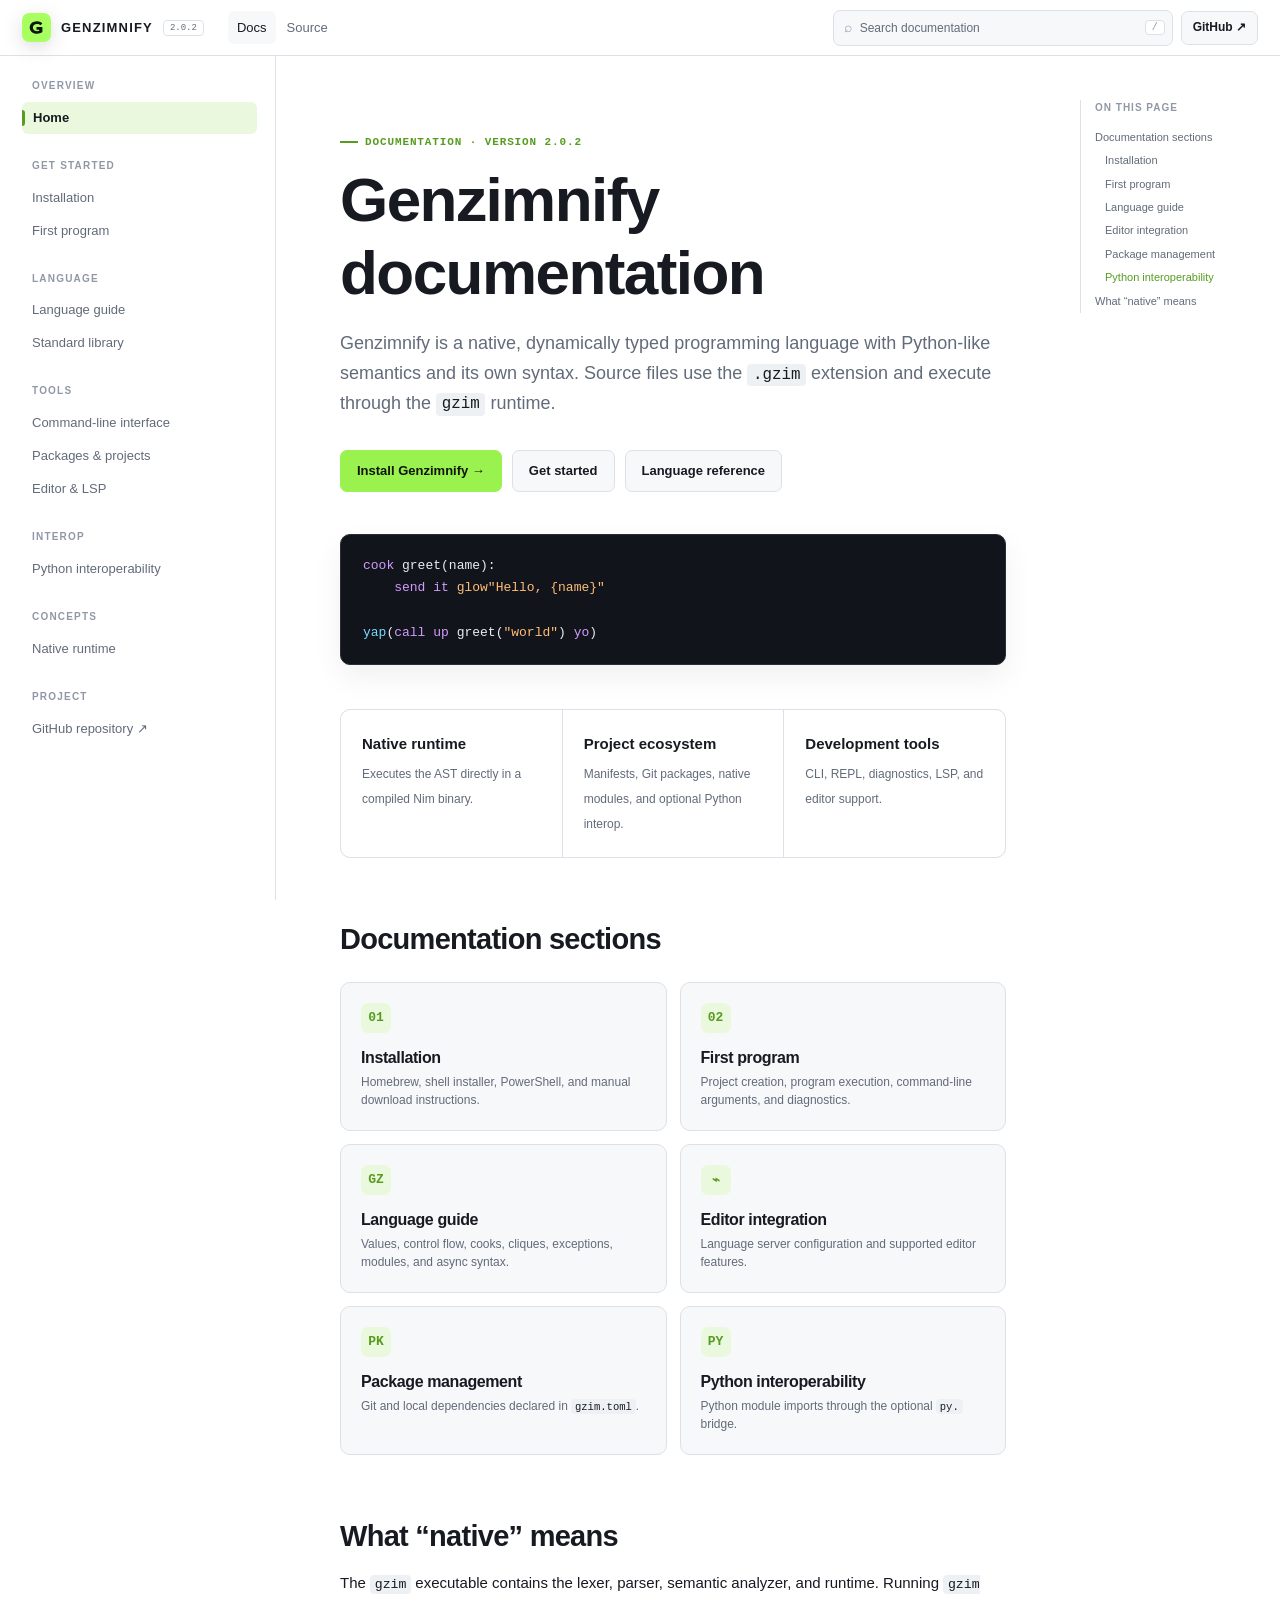
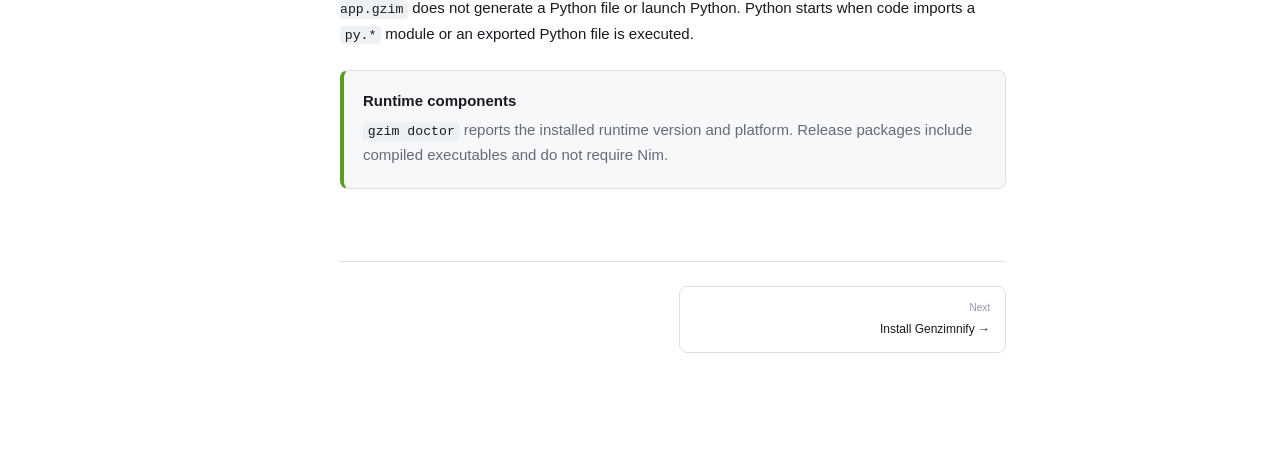
==== docs/index.html @ 3d53f164 "release: prepare Genzimnify v2.0.2" ====
<!doctype html>
<html lang="en"><head><meta charset="utf-8"><meta name="viewport" content="width=device-width,initial-scale=1"><meta name="description" content="Genzimnify documentation — a native, Python-free programming language with Gen Z syntax."><title>Genzimnify Documentation</title><link rel="icon" href="favicon.svg" type="image/svg+xml"><link rel="stylesheet" href="style.css"></head>
<body><div id="siteHeader"></div><div class="layout"><aside class="sidebar" id="siteSidebar"></aside><main class="content"><article class="hero">
  <div class="page-kicker">Documentation · Version 2.0.2</div>
  <h1>Genzimnify documentation</h1>
  <p class="lead">Genzimnify is a native, dynamically typed programming language with Python-like semantics and its own syntax. Source files use the <code>.gzim</code> extension and execute through the <code>gzim</code> runtime.</p>
  <div class="hero-actions"><a class="button primary" href="installation.html">Install Genzimnify →</a><a class="button" href="getting-started.html">Get started</a><a class="button" href="language-guide.html">Language reference</a></div>
  <pre><code class="language-gzim">cook greet(name):
    send it glow"Hello, {name}"

yap(call up greet("world") yo)</code></pre>
  <div class="feature-strip"><div class="feature"><b>Native runtime</b><span>Executes the AST directly in a compiled Nim binary.</span></div><div class="feature"><b>Project ecosystem</b><span>Manifests, Git packages, native modules, and optional Python interop.</span></div><div class="feature"><b>Development tools</b><span>CLI, REPL, diagnostics, LSP, and editor support.</span></div></div>
  <h2 id="start-here">Documentation sections</h2>
  <div class="cards">
    <a class="card" href="installation.html"><div class="card-icon">01</div><h3>Installation</h3><p>Homebrew, shell installer, PowerShell, and manual download instructions.</p></a>
    <a class="card" href="getting-started.html"><div class="card-icon">02</div><h3>First program</h3><p>Project creation, program execution, command-line arguments, and diagnostics.</p></a>
    <a class="card" href="language-guide.html"><div class="card-icon">GZ</div><h3>Language guide</h3><p>Values, control flow, cooks, cliques, exceptions, modules, and async syntax.</p></a>
    <a class="card" href="tooling.html"><div class="card-icon">⌁</div><h3>Editor integration</h3><p>Language server configuration and supported editor features.</p></a>
    <a class="card" href="packages.html"><div class="card-icon">PK</div><h3>Package management</h3><p>Git and local dependencies declared in <code>gzim.toml</code>.</p></a>
    <a class="card" href="python-interop.html"><div class="card-icon">PY</div><h3>Python interoperability</h3><p>Python module imports through the optional <code>py.</code> bridge.</p></a>
  </div>
  <h2 id="why-native">What “native” means</h2>
  <p>The <code>gzim</code> executable contains the lexer, parser, semantic analyzer, and runtime. Running <code>gzim app.gzim</code> does not generate a Python file or launch Python. Python starts when code imports a <code>py.*</code> module or an exported Python file is executed.</p>
  <div class="callout"><div class="callout-title">Runtime components</div><p><code>gzim doctor</code> reports the installed runtime version and platform. Release packages include compiled executables and do not require Nim.</p></div>
  <div class="page-nav"><span></span><a href="installation.html"><small>Next</small>Install Genzimnify →</a></div>
</article></main><aside class="toc" id="pageToc"></aside></div><script src="app.js"></script></body></html>
---- docs/style.css ----
:root {
  color-scheme: light;
  --bg: #ffffff;
  --surface: #f7f8fa;
  --surface-2: #eef1f4;
  --text: #171a21;
  --muted: #626b7a;
  --faint: #9098a7;
  --line: #dde1e7;
  --accent: #579c20;
  --accent-bright: #9af24f;
  --accent-soft: #eaf9dd;
  --blue: #2677d8;
  --code: #11141a;
  --code-text: #e8edf5;
  --header: 56px;
  --sidebar: 276px;
  --toc: 210px;
  --font-ui: Inter, ui-sans-serif, -apple-system, BlinkMacSystemFont, "Segoe UI", sans-serif;
  --font-code: "SFMono-Regular", "Cascadia Code", "JetBrains Mono", Consolas, monospace;
}
* { box-sizing: border-box; }
html { scroll-behavior: smooth; scroll-padding-top: 82px; }
body { margin: 0; background: var(--bg); color: var(--text); font: 15px/1.68 var(--font-ui); -webkit-font-smoothing: antialiased; }
body, header, aside, nav, main, article, button, input, pre, code, a { transition: background-color .22s ease, border-color .22s ease, color .22s ease, box-shadow .22s ease; }
a { color: var(--blue); text-decoration-thickness: 1px; text-underline-offset: 3px; }
button, input { font: inherit; }
.topbar { position: fixed; z-index: 40; inset: 0 0 auto; height: var(--header); display: flex; align-items: center; gap: 24px; padding: 0 22px; border-bottom: 1px solid var(--line); background: color-mix(in srgb, var(--bg) 91%, transparent); backdrop-filter: blur(16px); }
.brand { display: flex; align-items: center; gap: 10px; color: var(--text); text-decoration: none; font-size: 13px; font-weight: 850; letter-spacing: .09em; }
.brand-mark { width: 29px; height: 29px; display: block; filter: drop-shadow(0 5px 9px #12182024); }
.version { padding: 2px 6px; border: 1px solid var(--line); border-radius: 4px; color: var(--muted); font: 9px var(--font-code); letter-spacing: 0; }
.toplinks { display: flex; align-items: center; gap: 2px; }
.toplinks a { padding: 6px 9px; border-radius: 6px; color: var(--muted); text-decoration: none; font-size: 13px; }
.toplinks a:hover, .toplinks a.active { color: var(--text); background: var(--surface); }
.top-actions { margin-left: auto; display: flex; align-items: center; gap: 8px; }
.search-shell { position: relative; width: min(340px, 30vw); height: 36px; display: flex; align-items: center; border: 1px solid var(--line); border-radius: 7px; background: var(--surface); color: var(--muted); }
.search-shell:focus-within { border-color: #9ca5b3; background: var(--bg); box-shadow: 0 0 0 3px #2677d815; }
.search-icon { flex: 0 0 auto; padding-left: 10px; color: var(--faint); font-size: 14px; }
.search-shell input { width: 100%; min-width: 0; height: 100%; padding: 0 8px; border: 0; outline: 0; background: transparent; color: var(--text); font-size: 12px; }
.search-shell input::placeholder { color: var(--muted); opacity: 1; }
.search-shell input::-webkit-search-cancel-button { display: none; }
.search-shell kbd { flex: 0 0 auto; margin-right: 7px; padding: 1px 6px; border: 1px solid var(--line); border-radius: 4px; background: var(--bg); color: var(--faint); font: 10px var(--font-code); }
.mobile-menu { width: 34px; height: 34px; display: grid; place-items: center; border: 1px solid var(--line); border-radius: 7px; background: var(--surface); color: var(--muted); cursor: pointer; }
.mobile-menu:hover { color: var(--text); border-color: var(--faint); }
.github-link { height: 34px; display: flex; align-items: center; padding: 0 11px; border: 1px solid var(--line); border-radius: 7px; color: var(--text); background: var(--surface); text-decoration: none; font-size: 12px; font-weight: 700; }
.mobile-menu { display: none; }
.layout { min-height: 100vh; display: grid; grid-template-columns: var(--sidebar) minmax(0, 1fr) var(--toc); padding-top: var(--header); }
.sidebar { position: fixed; z-index: 30; top: var(--header); bottom: 0; left: 0; width: var(--sidebar); overflow: auto; padding: 22px 18px 44px 22px; border-right: 1px solid var(--line); background: var(--bg); }
.nav-group { margin-bottom: 24px; }
.nav-title { margin: 0 0 7px 10px; color: var(--faint); font-size: 10px; font-weight: 800; letter-spacing: .12em; text-transform: uppercase; }
.nav-link { display: flex; align-items: center; gap: 8px; min-height: 32px; margin: 1px 0; padding: 5px 10px; border-radius: 6px; color: var(--muted); text-decoration: none; font-size: 13px; }
.nav-link:hover { color: var(--text); background: var(--surface); }
.nav-link.active { color: var(--text); background: var(--accent-soft); font-weight: 720; }
.nav-link.active::before { content: ""; width: 3px; height: 16px; margin-left: -10px; border-radius: 0 3px 3px 0; background: var(--accent); }
.content { grid-column: 2; width: min(920px, 100%); margin: 0 auto; padding: 52px 64px 100px; }
.toc { position: fixed; top: calc(var(--header) + 44px); right: 18px; width: calc(var(--toc) - 28px); max-height: calc(100vh - var(--header) - 70px); overflow: auto; padding-left: 14px; border-left: 1px solid var(--line); }
.toc-title { margin-bottom: 9px; color: var(--faint); font-size: 10px; font-weight: 800; letter-spacing: .1em; text-transform: uppercase; }
.toc a { display: block; padding: 4px 0; color: var(--muted); text-decoration: none; font-size: 11px; line-height: 1.4; }
.toc a:hover, .toc a.active { color: var(--accent); }
.page-kicker { display: flex; align-items: center; gap: 7px; margin-bottom: 15px; color: var(--accent); font: 750 11px var(--font-code); letter-spacing: .08em; text-transform: uppercase; }
.page-kicker::before { content: ""; width: 18px; height: 2px; background: var(--accent); }
h1, h2, h3 { line-height: 1.18; letter-spacing: -.025em; }
h1 { max-width: 760px; margin: 0 0 20px; font-size: clamp(40px, 6vw, 62px); }
h2 { margin: 60px 0 17px; padding-top: 4px; font-size: 29px; }
h3 { margin: 35px 0 12px; font-size: 19px; }
.lead { max-width: 720px; margin: 0 0 32px; color: var(--muted); font-size: 18px; line-height: 1.65; }
p { max-width: 760px; }
strong { font-weight: 760; }
code { padding: .15em .36em; border-radius: 4px; background: var(--surface-2); color: var(--text); font: .88em var(--font-code); }
pre { position: relative; margin: 20px 0 26px; overflow: auto; padding: 20px 22px; border: 1px solid #272d39; border-radius: 10px; background: var(--code); color: var(--code-text); box-shadow: 0 12px 30px #00000010; font: 13px/1.7 var(--font-code); }
pre code { padding: 0; background: transparent; color: inherit; font: inherit; }
.copy-button { position: absolute; top: 9px; right: 9px; padding: 5px 8px; border: 1px solid #343b49; border-radius: 5px; background: #191e27; color: #8f99aa; cursor: pointer; font: 10px var(--font-ui); opacity: 0; }
pre:hover .copy-button, .copy-button:focus { opacity: 1; }
.tok-keyword { color: #d29bff; } .tok-builtin { color: #78d8ff; } .tok-string { color: #ffbd78; } .tok-comment { color: #70806c; font-style: italic; } .tok-value { color: #a8ff60; }
.callout { margin: 24px 0; padding: 17px 19px; border: 1px solid var(--line); border-left: 4px solid var(--accent); border-radius: 8px; background: var(--surface); }
.callout.warning { border-left-color: #e8a535; }
.callout-title { margin-bottom: 4px; font-weight: 800; }
.callout p { margin: 4px 0; color: var(--muted); }
.cards { display: grid; grid-template-columns: repeat(2, minmax(0, 1fr)); gap: 13px; margin: 26px 0; }
.card { min-height: 145px; padding: 20px; border: 1px solid var(--line); border-radius: 10px; color: var(--text); background: var(--surface); text-decoration: none; }
.card:hover { border-color: color-mix(in srgb, var(--accent) 55%, var(--line)); box-shadow: 0 8px 28px #00000010; transform: translateY(-1px); }
.card-icon { width: 30px; height: 30px; display: grid; place-items: center; margin-bottom: 16px; border-radius: 7px; background: var(--accent-soft); color: var(--accent); font: 800 13px var(--font-code); }
.card h3 { margin: 0 0 5px; font-size: 16px; }
.card p { margin: 0; color: var(--muted); font-size: 12px; line-height: 1.55; }
.hero { padding-top: 28px; }
.hero-actions { display: flex; flex-wrap: wrap; gap: 10px; margin: 30px 0 42px; }
.button { min-height: 42px; display: inline-flex; align-items: center; justify-content: center; gap: 8px; padding: 0 16px; border: 1px solid var(--line); border-radius: 7px; background: var(--surface); color: var(--text); text-decoration: none; font-weight: 760; font-size: 13px; }
.button.primary { border-color: var(--accent-bright); background: var(--accent-bright); color: #10140d; }
.button:hover { transform: translateY(-1px); }
.feature-strip { display: grid; grid-template-columns: repeat(3, 1fr); gap: 1px; margin: 44px 0; overflow: hidden; border: 1px solid var(--line); border-radius: 10px; background: var(--line); }
.feature { padding: 21px; background: var(--bg); }
.feature b { display: block; margin-bottom: 4px; }
.feature span { color: var(--muted); font-size: 12px; }
table { width: 100%; margin: 20px 0 30px; border-collapse: collapse; font-size: 13px; }
th, td { padding: 11px 13px; border-bottom: 1px solid var(--line); text-align: left; vertical-align: top; }
th { color: var(--muted); background: var(--surface); font-size: 11px; letter-spacing: .04em; }
td code { white-space: nowrap; }
.steps { counter-reset: step; margin: 25px 0; }
.step { position: relative; min-height: 72px; margin-left: 19px; padding: 0 0 28px 37px; border-left: 1px solid var(--line); }
.step:last-child { border-left-color: transparent; }
.step::before { counter-increment: step; content: counter(step); position: absolute; left: -16px; top: -3px; width: 31px; height: 31px; display: grid; place-items: center; border: 1px solid var(--line); border-radius: 50%; background: var(--bg); color: var(--accent); font: 800 12px var(--font-code); }
.step h3 { margin: 0 0 5px; }
.step p { margin: 0; color: var(--muted); }
.page-nav { display: grid; grid-template-columns: 1fr 1fr; gap: 12px; margin-top: 72px; padding-top: 24px; border-top: 1px solid var(--line); }
.page-nav a { padding: 13px 15px; border: 1px solid var(--line); border-radius: 8px; color: var(--text); text-decoration: none; font-size: 12px; }
.page-nav a:last-child { text-align: right; }
.page-nav small { display: block; margin-bottom: 2px; color: var(--faint); }
.search-dropdown { position: absolute; z-index: 90; top: calc(100% + 7px); right: 0; width: min(420px, calc(100vw - 24px)); max-height: min(460px, calc(100vh - var(--header) - 24px)); overflow: auto; padding: 6px; border: 1px solid var(--line); border-radius: 8px; background: var(--bg); box-shadow: 0 16px 42px #17203326; }
.search-dropdown[hidden] { display: none; }
.search-result { display: block; padding: 11px 12px; border-radius: 6px; color: var(--text); text-decoration: none; }
.search-result:hover, .search-result.selected { background: var(--surface-2); }
.search-result b { display: block; font-size: 13px; }.search-result span { color: var(--muted); font-size: 11px; }
.search-empty { padding: 35px; color: var(--muted); text-align: center; }
@media (prefers-reduced-motion: reduce) { html { scroll-behavior: auto; } *, *::before, *::after { transition: none !important; } }
@media (max-width: 1100px) { .layout { grid-template-columns: var(--sidebar) minmax(0, 1fr); } .toc { display: none; } .content { padding-inline: 52px; } }
@media (max-width: 760px) {
  :root { --header: 52px; }
  .topbar { padding: 0 12px; gap: 10px; } .mobile-menu { display: grid; } .version, .toplinks, .github-link { display: none; }
  .top-actions { min-width: 0; flex: 1; } .search-shell { width: 100%; } .search-shell kbd { display: none; }
  .layout { display: block; padding-top: var(--header); }
  .sidebar { width: min(300px, 85vw); transform: translateX(-105%); box-shadow: 18px 0 50px #0008; transition: transform .2s ease; }
  body.nav-open .sidebar { transform: none; }
  .content { width: 100%; padding: 38px 22px 80px; }
  h1 { font-size: 40px; } h2 { margin-top: 48px; font-size: 25px; }
  .cards, .feature-strip { grid-template-columns: 1fr; } .page-nav { grid-template-columns: 1fr; } .page-nav a:last-child { text-align: left; }
  table { display: block; overflow-x: auto; } .copy-button { opacity: 1; }
}
@media (max-width: 520px) { .brand > span:nth-child(2) { display: none; } }
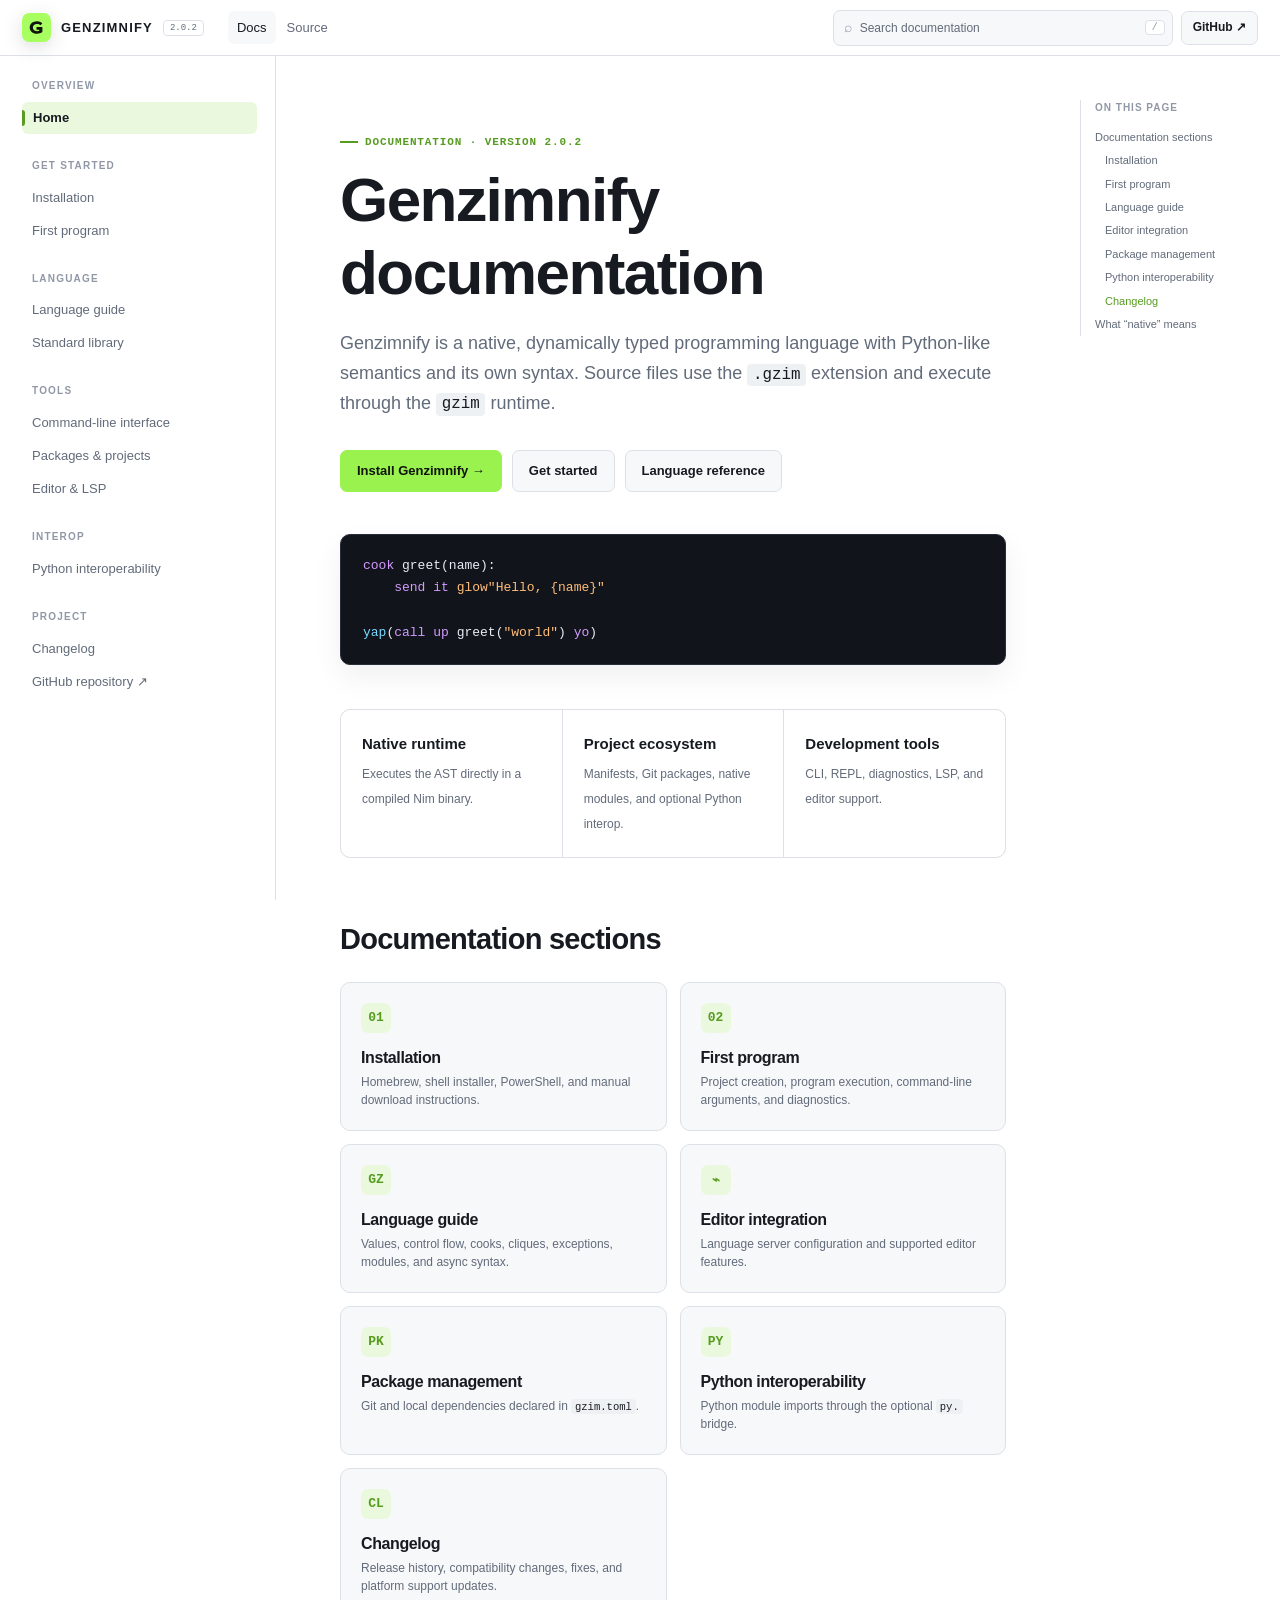
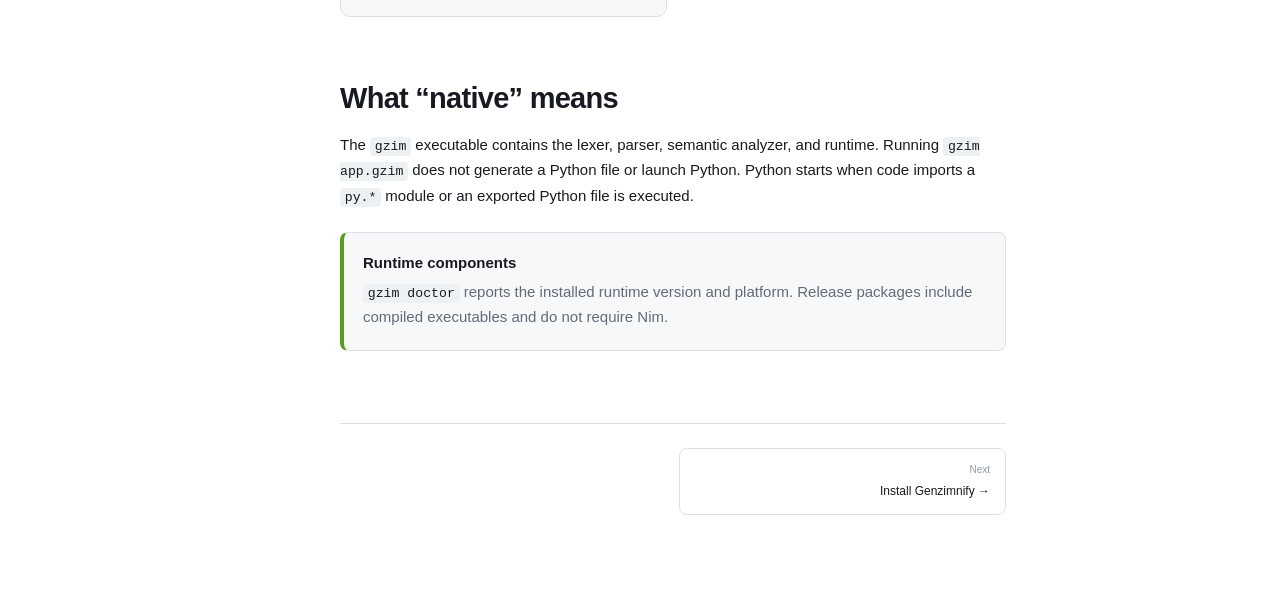
==== commit ba7f489b: "docs: replace runtime concepts with changelog" ====
--- a/docs/index.html
+++ b/docs/index.html
@@ -18,6 +18,7 @@
     <a class="card" href="tooling.html"><div class="card-icon">⌁</div><h3>Editor integration</h3><p>Language server configuration and supported editor features.</p></a>
     <a class="card" href="packages.html"><div class="card-icon">PK</div><h3>Package management</h3><p>Git and local dependencies declared in <code>gzim.toml</code>.</p></a>
     <a class="card" href="python-interop.html"><div class="card-icon">PY</div><h3>Python interoperability</h3><p>Python module imports through the optional <code>py.</code> bridge.</p></a>
+    <a class="card" href="changelog.html"><div class="card-icon">CL</div><h3>Changelog</h3><p>Release history, compatibility changes, fixes, and platform support updates.</p></a>
   </div>
   <h2 id="why-native">What “native” means</h2>
   <p>The <code>gzim</code> executable contains the lexer, parser, semantic analyzer, and runtime. Running <code>gzim app.gzim</code> does not generate a Python file or launch Python. Python starts when code imports a <code>py.*</code> module or an exported Python file is executed.</p>
--- a/docs/style.css
+++ b/docs/style.css
@@ -76,6 +76,11 @@
 .callout.warning { border-left-color: #e8a535; }
 .callout-title { margin-bottom: 4px; font-weight: 800; }
 .callout p { margin: 4px 0; color: var(--muted); }
+.changelog h2 { margin-top: 64px; padding-top: 28px; border-top: 1px solid var(--line); }
+.changelog h2:first-of-type { margin-top: 42px; }
+.changelog h3 { margin: 24px 0 9px; color: var(--muted); font: 800 11px var(--font-code); letter-spacing: .09em; text-transform: uppercase; }
+.changelog ul { max-width: 780px; margin: 0 0 20px; padding-left: 22px; }
+.changelog li { margin: 8px 0; padding-left: 4px; line-height: 1.65; }
 .cards { display: grid; grid-template-columns: repeat(2, minmax(0, 1fr)); gap: 13px; margin: 26px 0; }
 .card { min-height: 145px; padding: 20px; border: 1px solid var(--line); border-radius: 10px; color: var(--text); background: var(--surface); text-decoration: none; }
 .card:hover { border-color: color-mix(in srgb, var(--accent) 55%, var(--line)); box-shadow: 0 8px 28px #00000010; transform: translateY(-1px); }
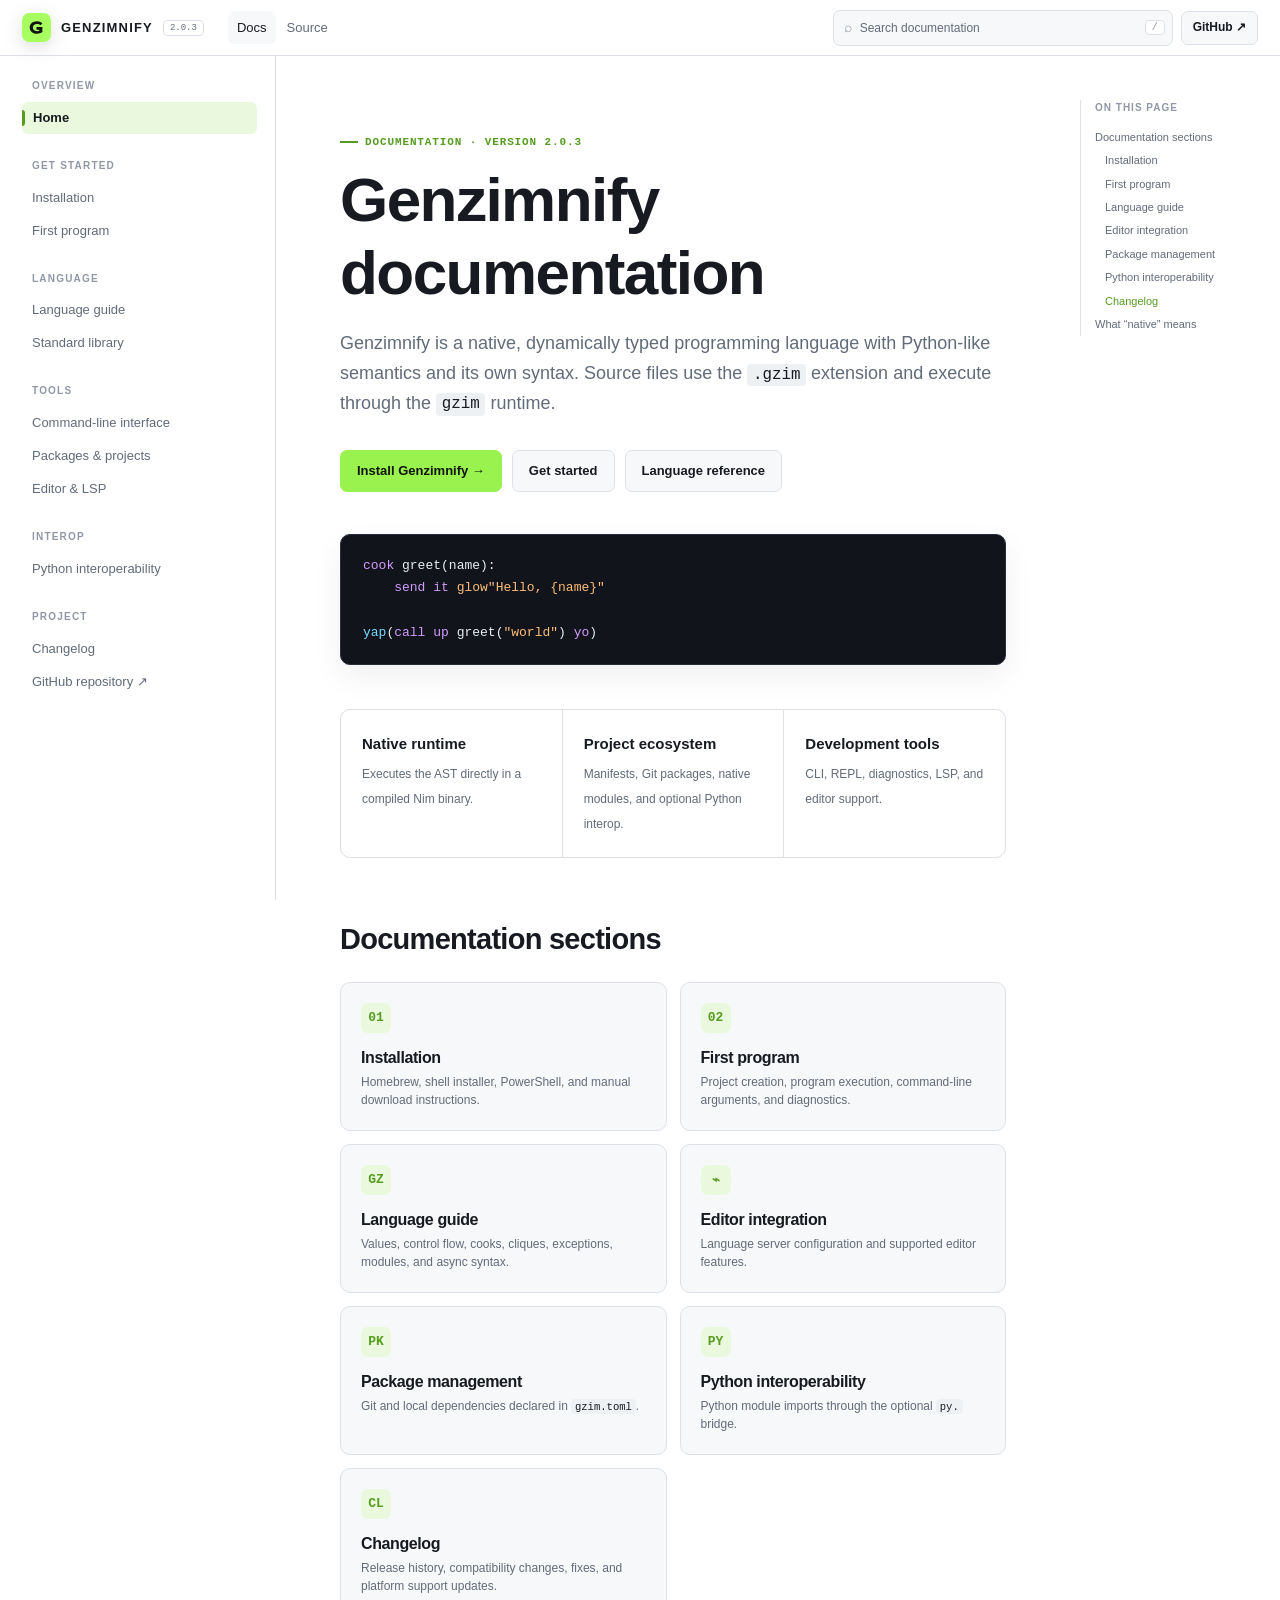
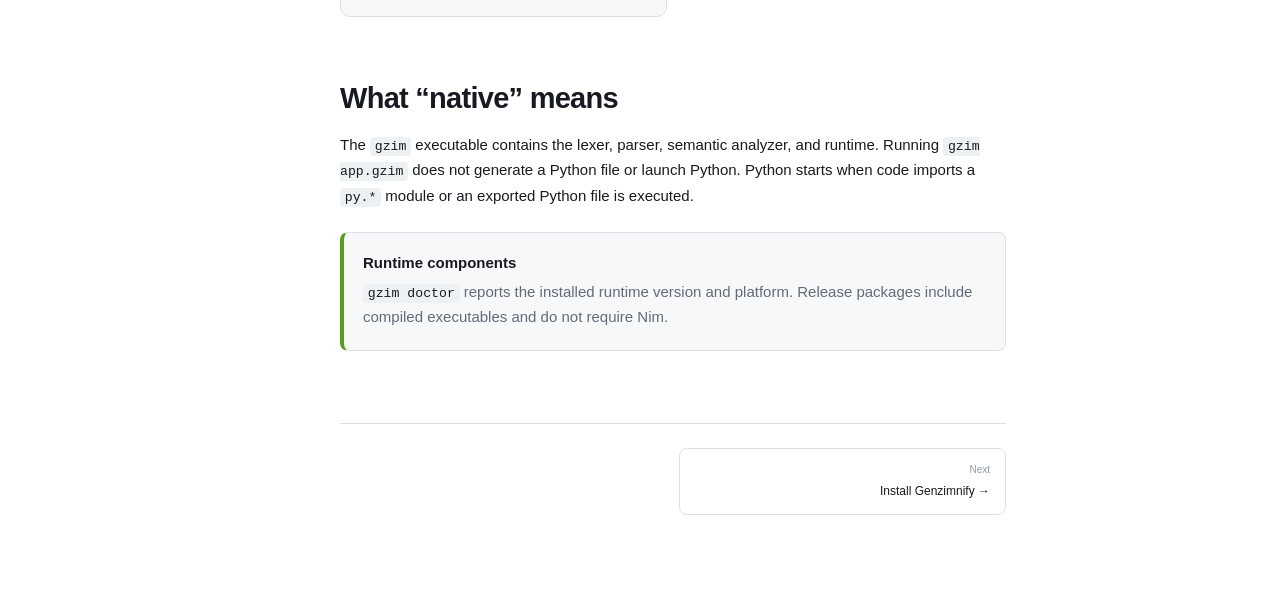
==== commit eed7fcc8: "release: prepare Genzimnify v2.0.3" ====
--- a/docs/index.html
+++ b/docs/index.html
@@ -1,7 +1,7 @@
 <!doctype html>
 <html lang="en"><head><meta charset="utf-8"><meta name="viewport" content="width=device-width,initial-scale=1"><meta name="description" content="Genzimnify documentation — a native, Python-free programming language with Gen Z syntax."><title>Genzimnify Documentation</title><link rel="icon" href="favicon.svg" type="image/svg+xml"><link rel="stylesheet" href="style.css"></head>
 <body><div id="siteHeader"></div><div class="layout"><aside class="sidebar" id="siteSidebar"></aside><main class="content"><article class="hero">
-  <div class="page-kicker">Documentation · Version 2.0.2</div>
+  <div class="page-kicker">Documentation · Version 2.0.3</div>
   <h1>Genzimnify documentation</h1>
   <p class="lead">Genzimnify is a native, dynamically typed programming language with Python-like semantics and its own syntax. Source files use the <code>.gzim</code> extension and execute through the <code>gzim</code> runtime.</p>
   <div class="hero-actions"><a class="button primary" href="installation.html">Install Genzimnify →</a><a class="button" href="getting-started.html">Get started</a><a class="button" href="language-guide.html">Language reference</a></div>
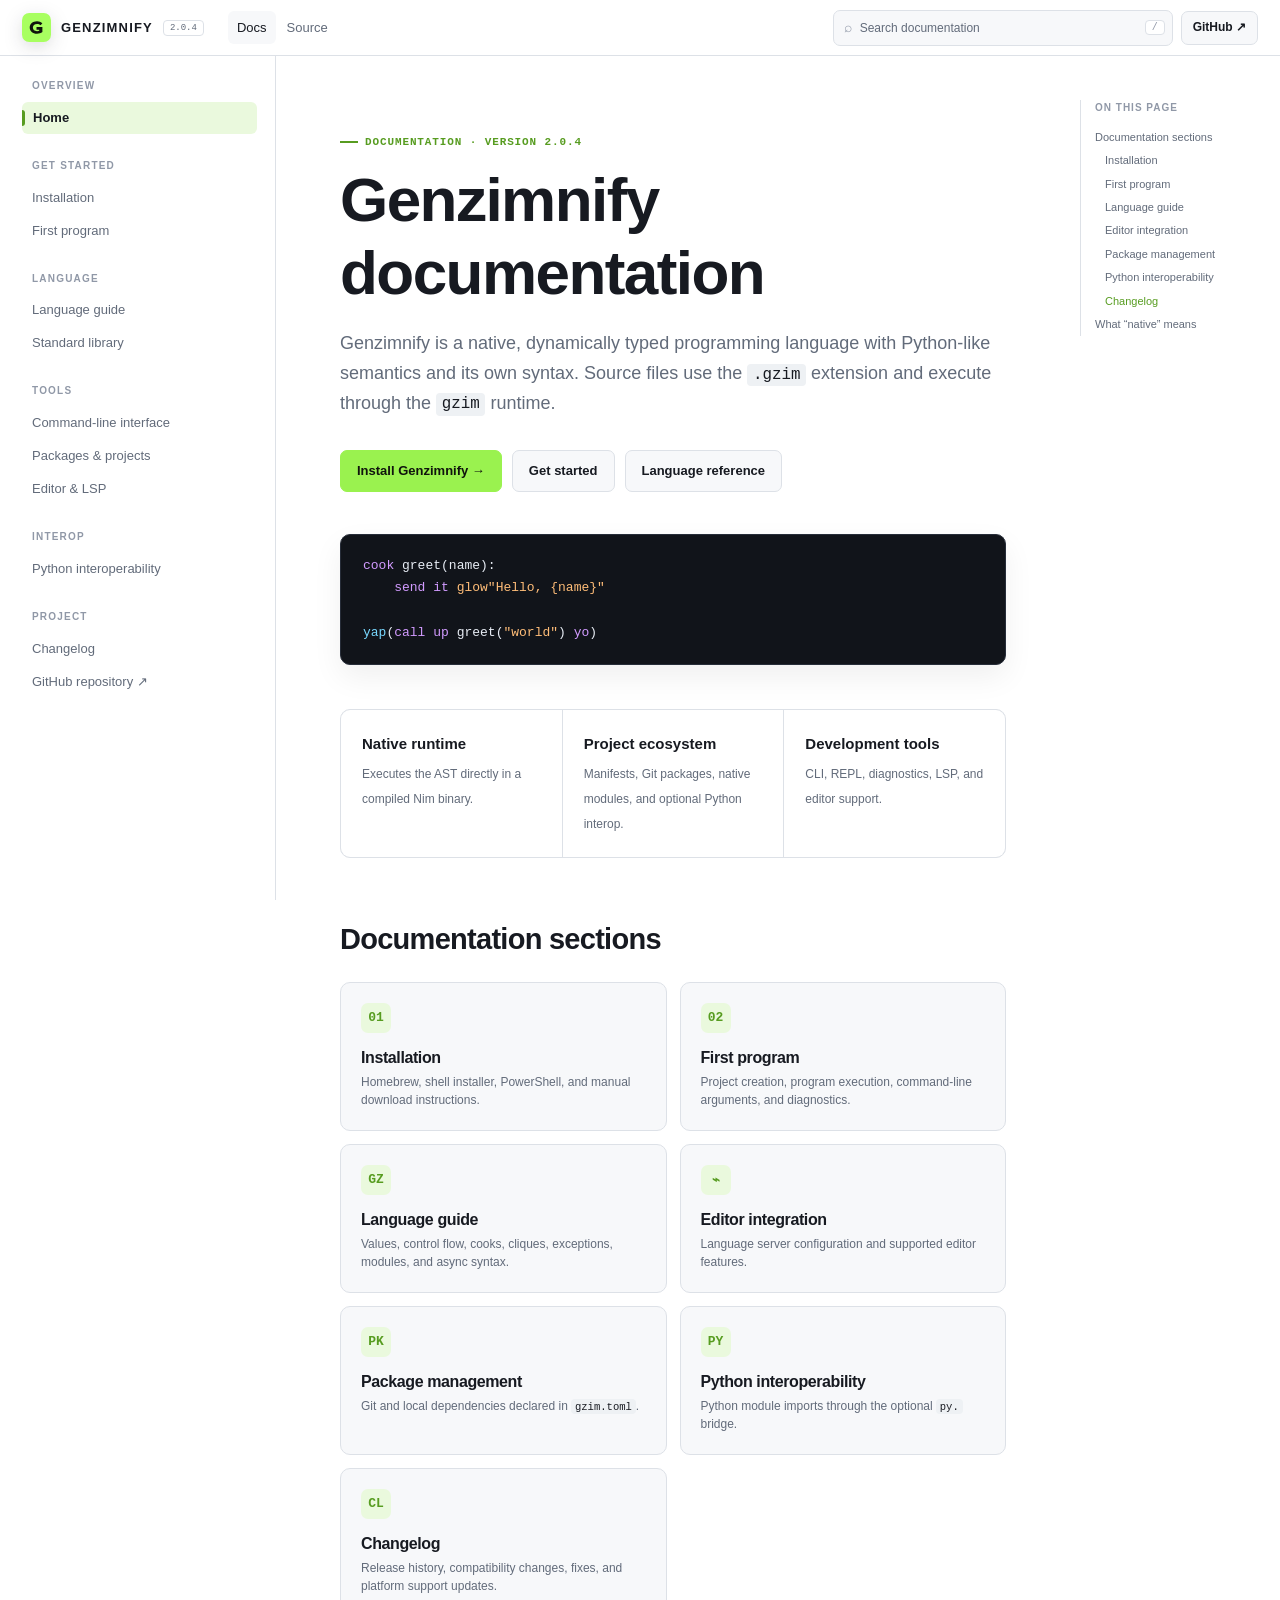
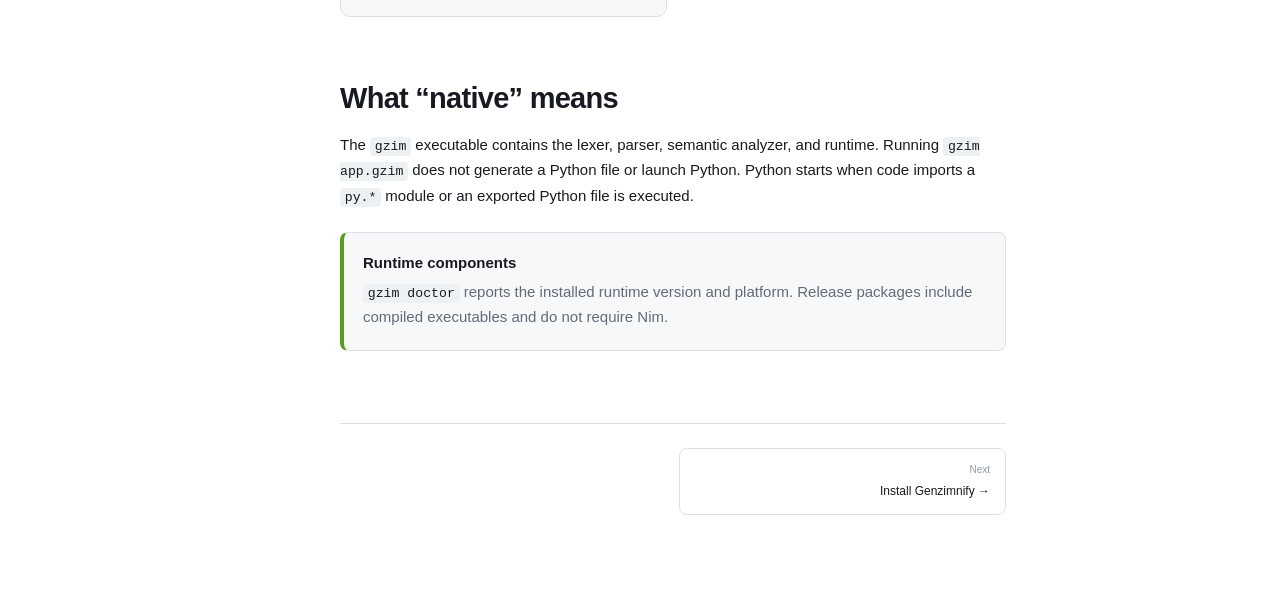
==== commit 3989915e: "feat: streamline CLI and add conversion checks and update guidance" ====
--- a/docs/index.html
+++ b/docs/index.html
@@ -1,7 +1,7 @@
 <!doctype html>
 <html lang="en"><head><meta charset="utf-8"><meta name="viewport" content="width=device-width,initial-scale=1"><meta name="description" content="Genzimnify documentation — a native, Python-free programming language with Gen Z syntax."><title>Genzimnify Documentation</title><link rel="icon" href="favicon.svg" type="image/svg+xml"><link rel="stylesheet" href="style.css"></head>
 <body><div id="siteHeader"></div><div class="layout"><aside class="sidebar" id="siteSidebar"></aside><main class="content"><article class="hero">
-  <div class="page-kicker">Documentation · Version 2.0.3</div>
+  <div class="page-kicker">Documentation · Version 2.0.4</div>
   <h1>Genzimnify documentation</h1>
   <p class="lead">Genzimnify is a native, dynamically typed programming language with Python-like semantics and its own syntax. Source files use the <code>.gzim</code> extension and execute through the <code>gzim</code> runtime.</p>
   <div class="hero-actions"><a class="button primary" href="installation.html">Install Genzimnify →</a><a class="button" href="getting-started.html">Get started</a><a class="button" href="language-guide.html">Language reference</a></div>
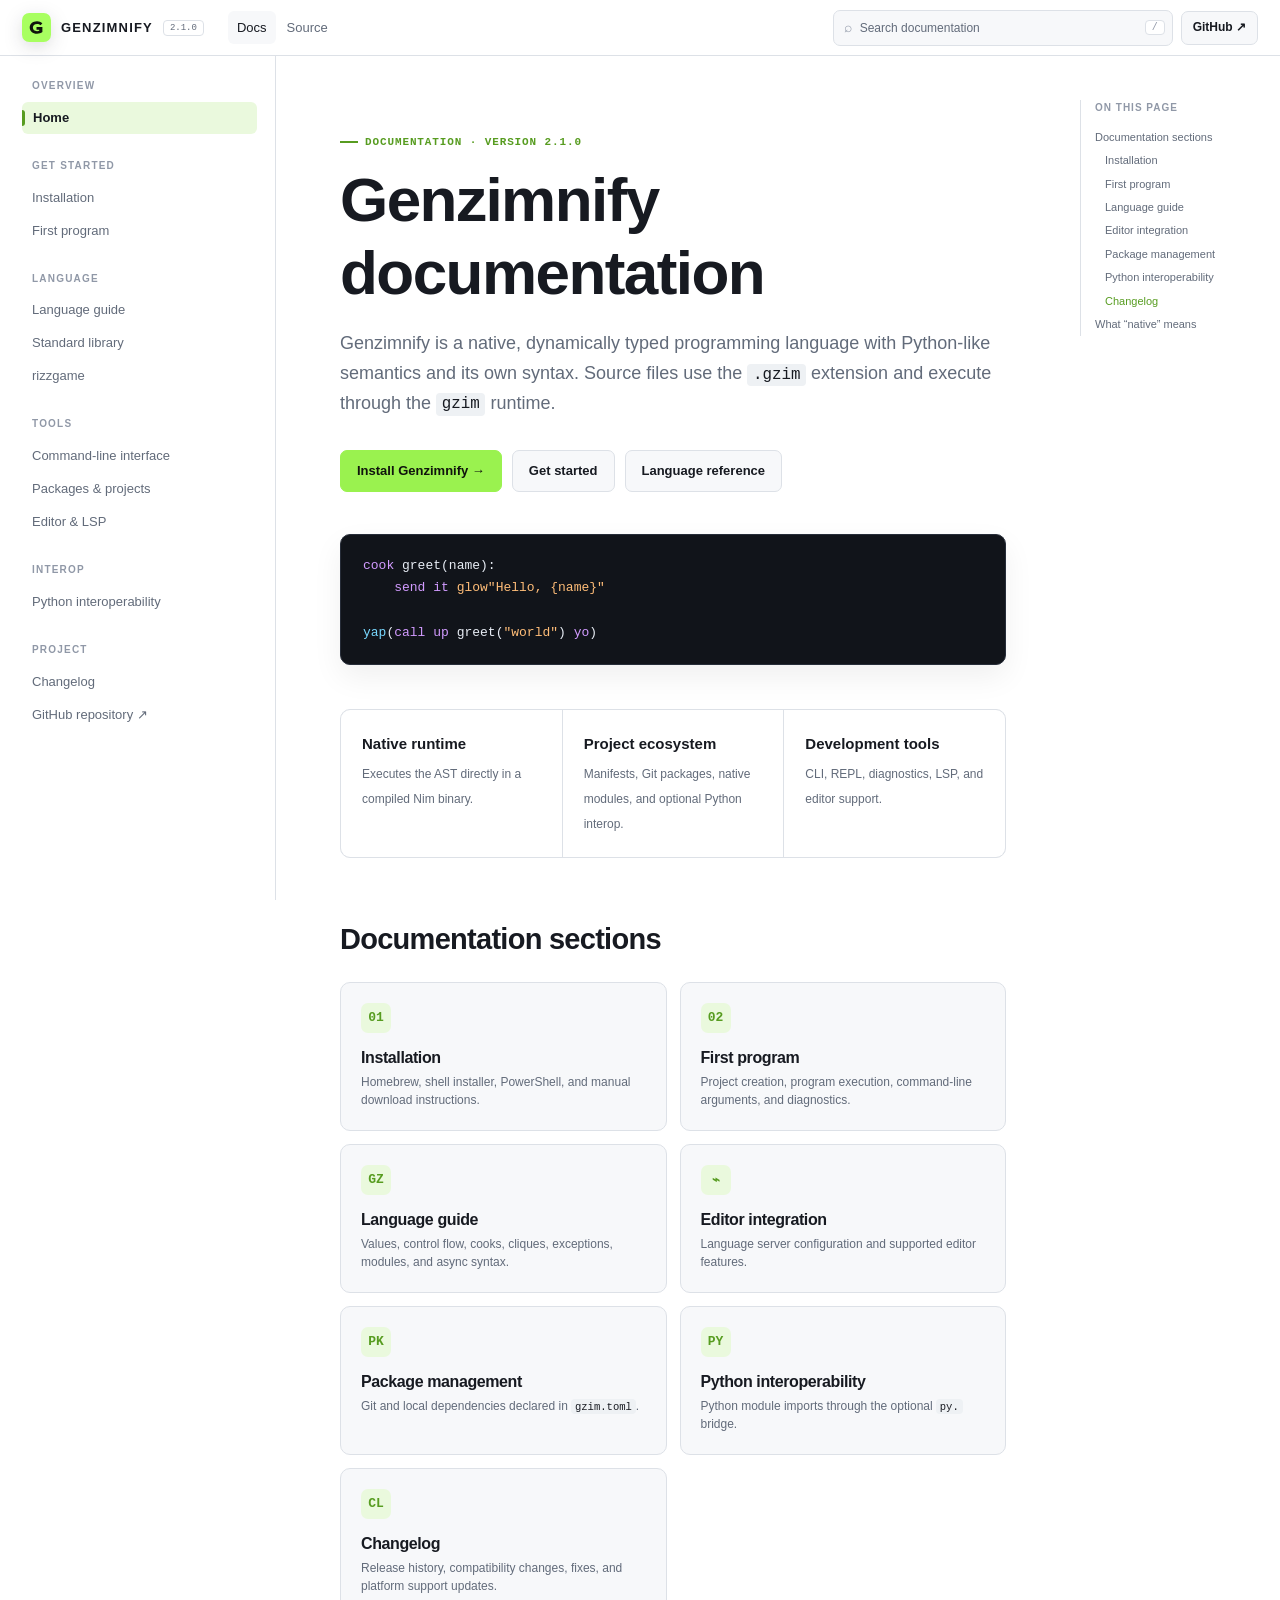
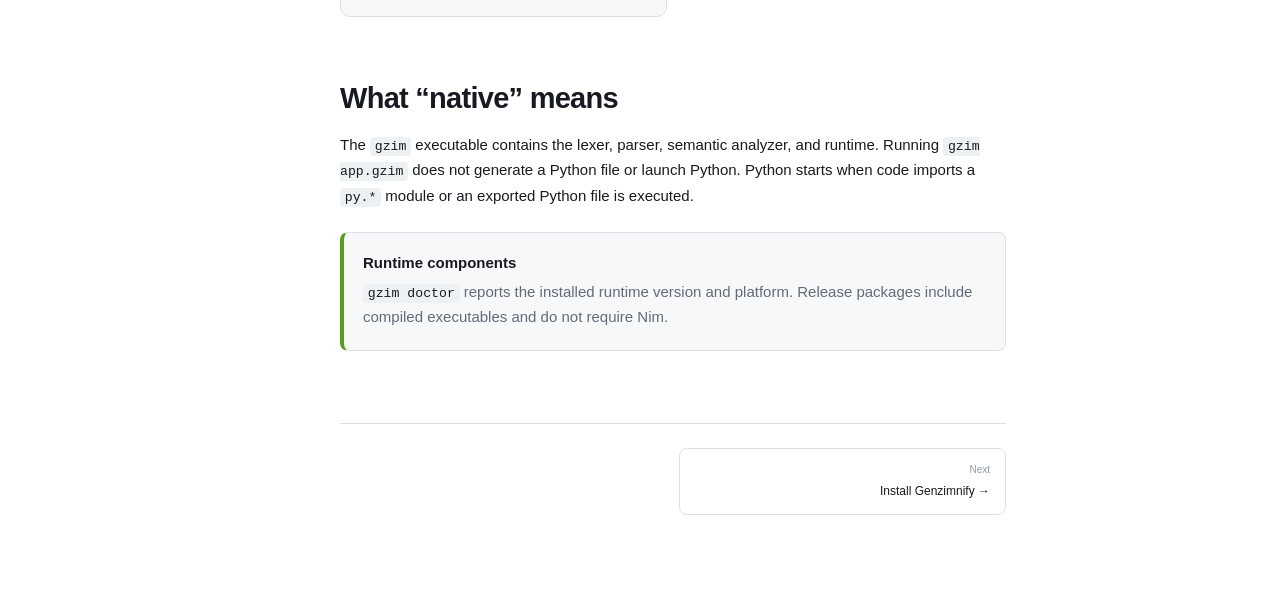
==== commit c892398a: "feat: add native rizzgame 2D engine and bundled graphics backend" ====
--- a/docs/index.html
+++ b/docs/index.html
@@ -1,7 +1,7 @@
 <!doctype html>
 <html lang="en"><head><meta charset="utf-8"><meta name="viewport" content="width=device-width,initial-scale=1"><meta name="description" content="Genzimnify documentation — a native, Python-free programming language with Gen Z syntax."><title>Genzimnify Documentation</title><link rel="icon" href="favicon.svg" type="image/svg+xml"><link rel="stylesheet" href="style.css"></head>
 <body><div id="siteHeader"></div><div class="layout"><aside class="sidebar" id="siteSidebar"></aside><main class="content"><article class="hero">
-  <div class="page-kicker">Documentation · Version 2.0.4</div>
+  <div class="page-kicker">Documentation · Version 2.1.0</div>
   <h1>Genzimnify documentation</h1>
   <p class="lead">Genzimnify is a native, dynamically typed programming language with Python-like semantics and its own syntax. Source files use the <code>.gzim</code> extension and execute through the <code>gzim</code> runtime.</p>
   <div class="hero-actions"><a class="button primary" href="installation.html">Install Genzimnify →</a><a class="button" href="getting-started.html">Get started</a><a class="button" href="language-guide.html">Language reference</a></div>
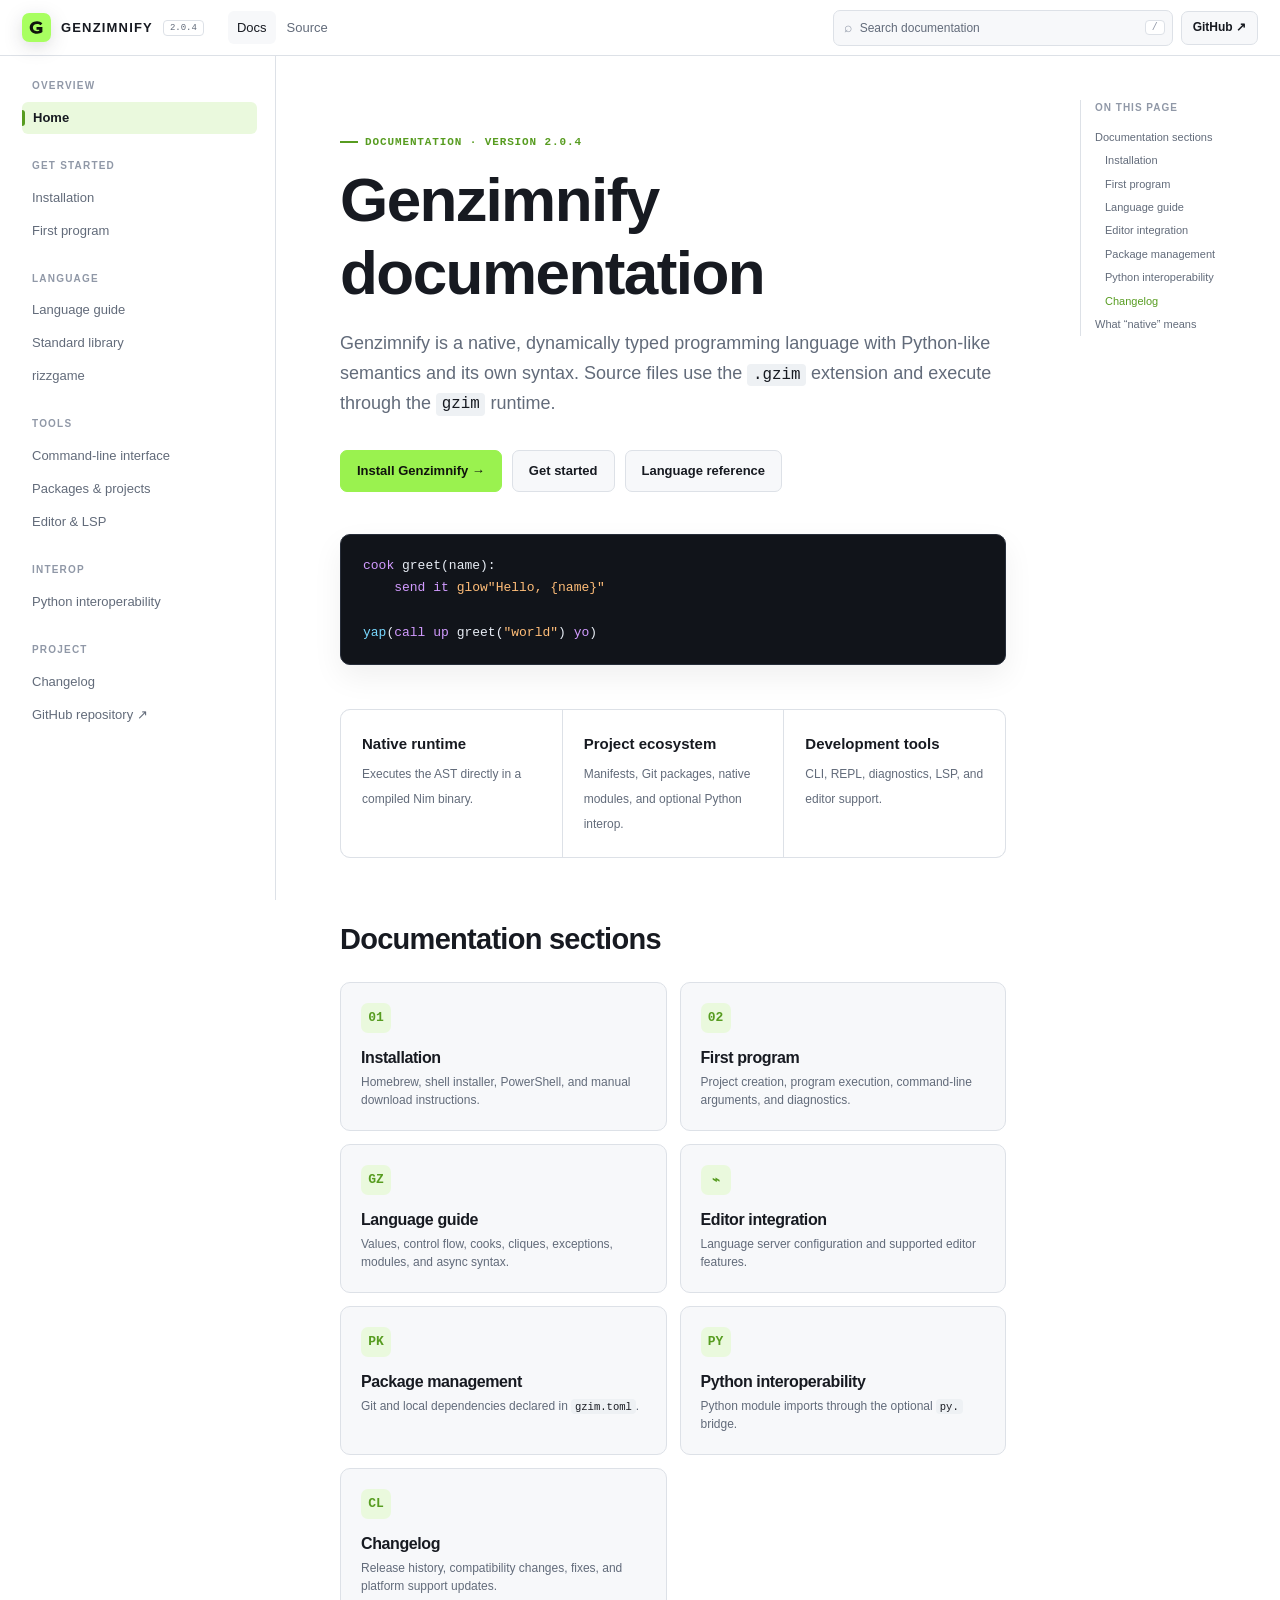
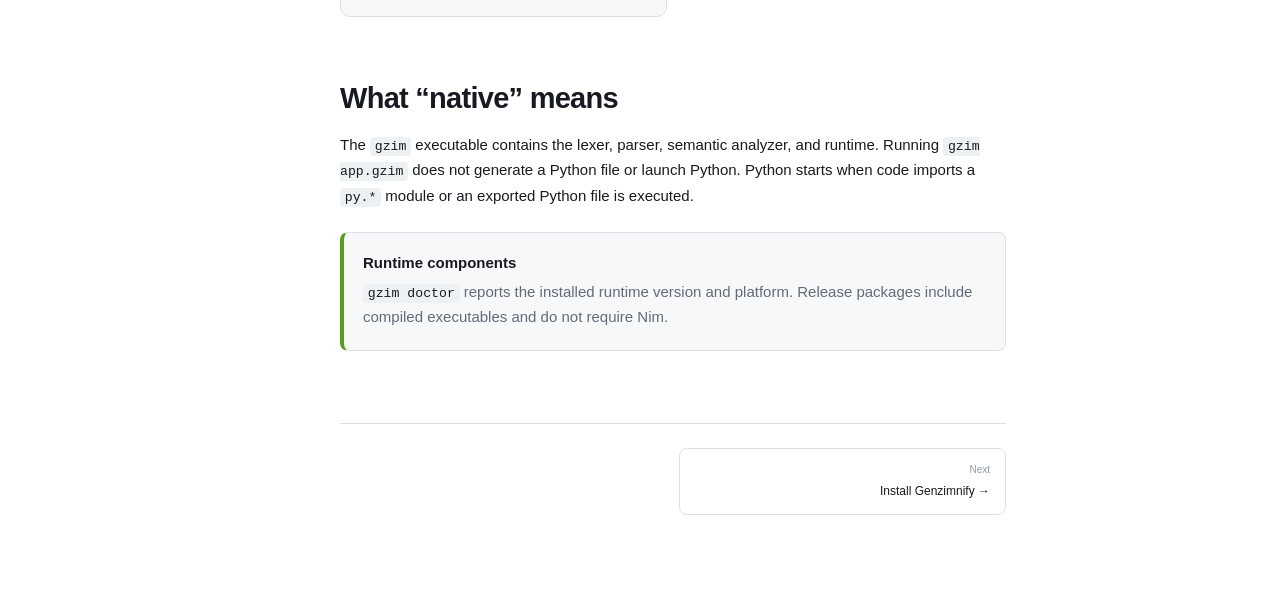
==== commit 9b349e8f: "Correct upcoming release version to 2.0.4" ====
--- a/docs/index.html
+++ b/docs/index.html
@@ -1,7 +1,7 @@
 <!doctype html>
 <html lang="en"><head><meta charset="utf-8"><meta name="viewport" content="width=device-width,initial-scale=1"><meta name="description" content="Genzimnify documentation — a native, Python-free programming language with Gen Z syntax."><title>Genzimnify Documentation</title><link rel="icon" href="favicon.svg" type="image/svg+xml"><link rel="stylesheet" href="style.css"></head>
 <body><div id="siteHeader"></div><div class="layout"><aside class="sidebar" id="siteSidebar"></aside><main class="content"><article class="hero">
-  <div class="page-kicker">Documentation · Version 2.1.0</div>
+  <div class="page-kicker">Documentation · Version 2.0.4</div>
   <h1>Genzimnify documentation</h1>
   <p class="lead">Genzimnify is a native, dynamically typed programming language with Python-like semantics and its own syntax. Source files use the <code>.gzim</code> extension and execute through the <code>gzim</code> runtime.</p>
   <div class="hero-actions"><a class="button primary" href="installation.html">Install Genzimnify →</a><a class="button" href="getting-started.html">Get started</a><a class="button" href="language-guide.html">Language reference</a></div>
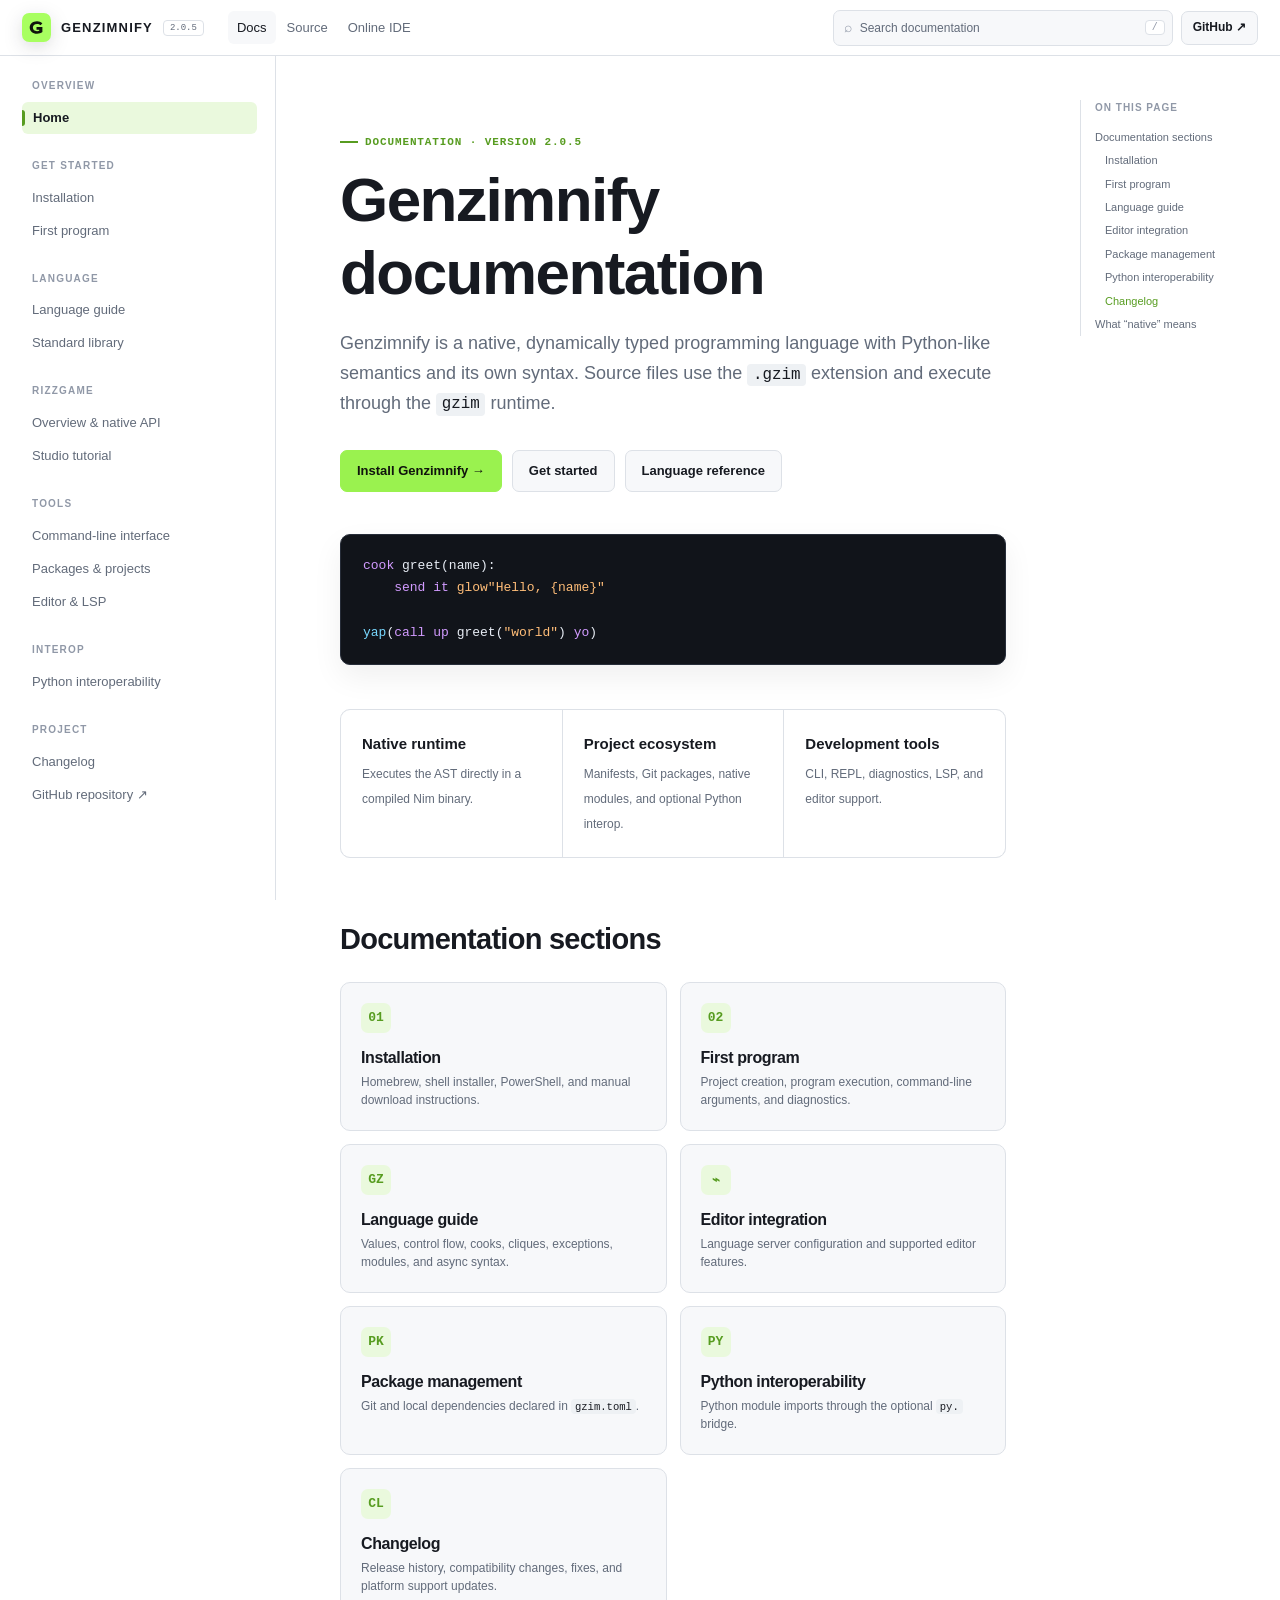
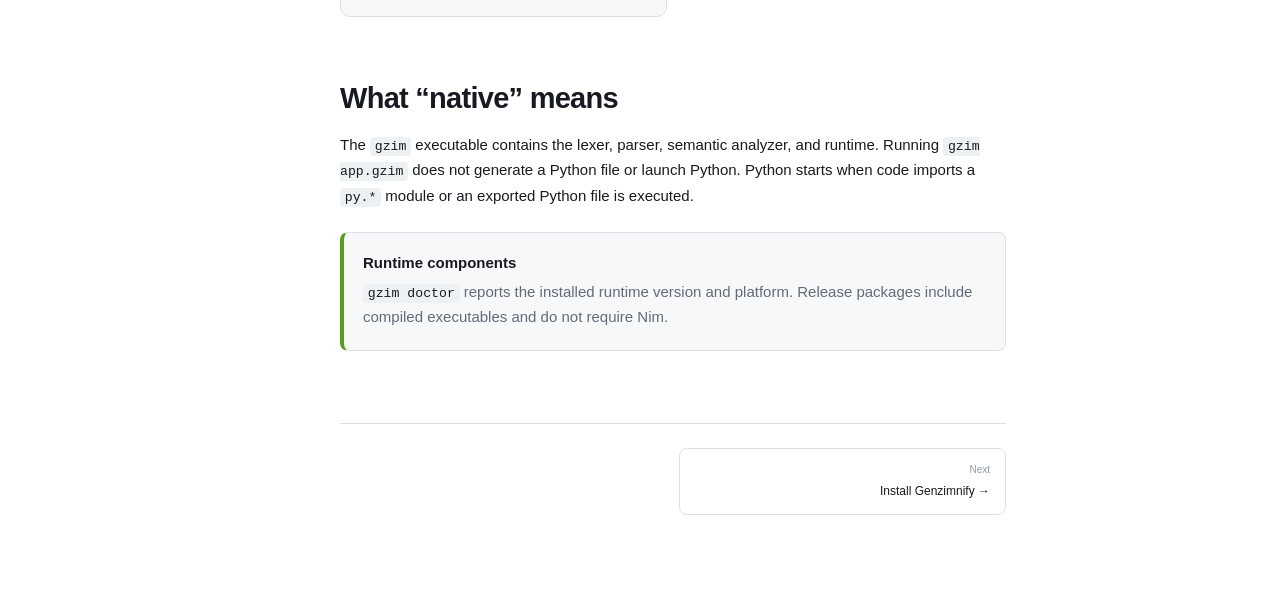
==== commit 42198787: "release: prepare v2.0.5 runtime fixes and slang utilities" ====
--- a/docs/index.html
+++ b/docs/index.html
@@ -1,7 +1,7 @@
 <!doctype html>
 <html lang="en"><head><meta charset="utf-8"><meta name="viewport" content="width=device-width,initial-scale=1"><meta name="description" content="Genzimnify documentation — a native, Python-free programming language with Gen Z syntax."><title>Genzimnify Documentation</title><link rel="icon" href="favicon.svg" type="image/svg+xml"><link rel="stylesheet" href="style.css"></head>
 <body><div id="siteHeader"></div><div class="layout"><aside class="sidebar" id="siteSidebar"></aside><main class="content"><article class="hero">
-  <div class="page-kicker">Documentation · Version 2.0.4</div>
+  <div class="page-kicker">Documentation · Version 2.0.5</div>
   <h1>Genzimnify documentation</h1>
   <p class="lead">Genzimnify is a native, dynamically typed programming language with Python-like semantics and its own syntax. Source files use the <code>.gzim</code> extension and execute through the <code>gzim</code> runtime.</p>
   <div class="hero-actions"><a class="button primary" href="installation.html">Install Genzimnify →</a><a class="button" href="getting-started.html">Get started</a><a class="button" href="language-guide.html">Language reference</a></div>
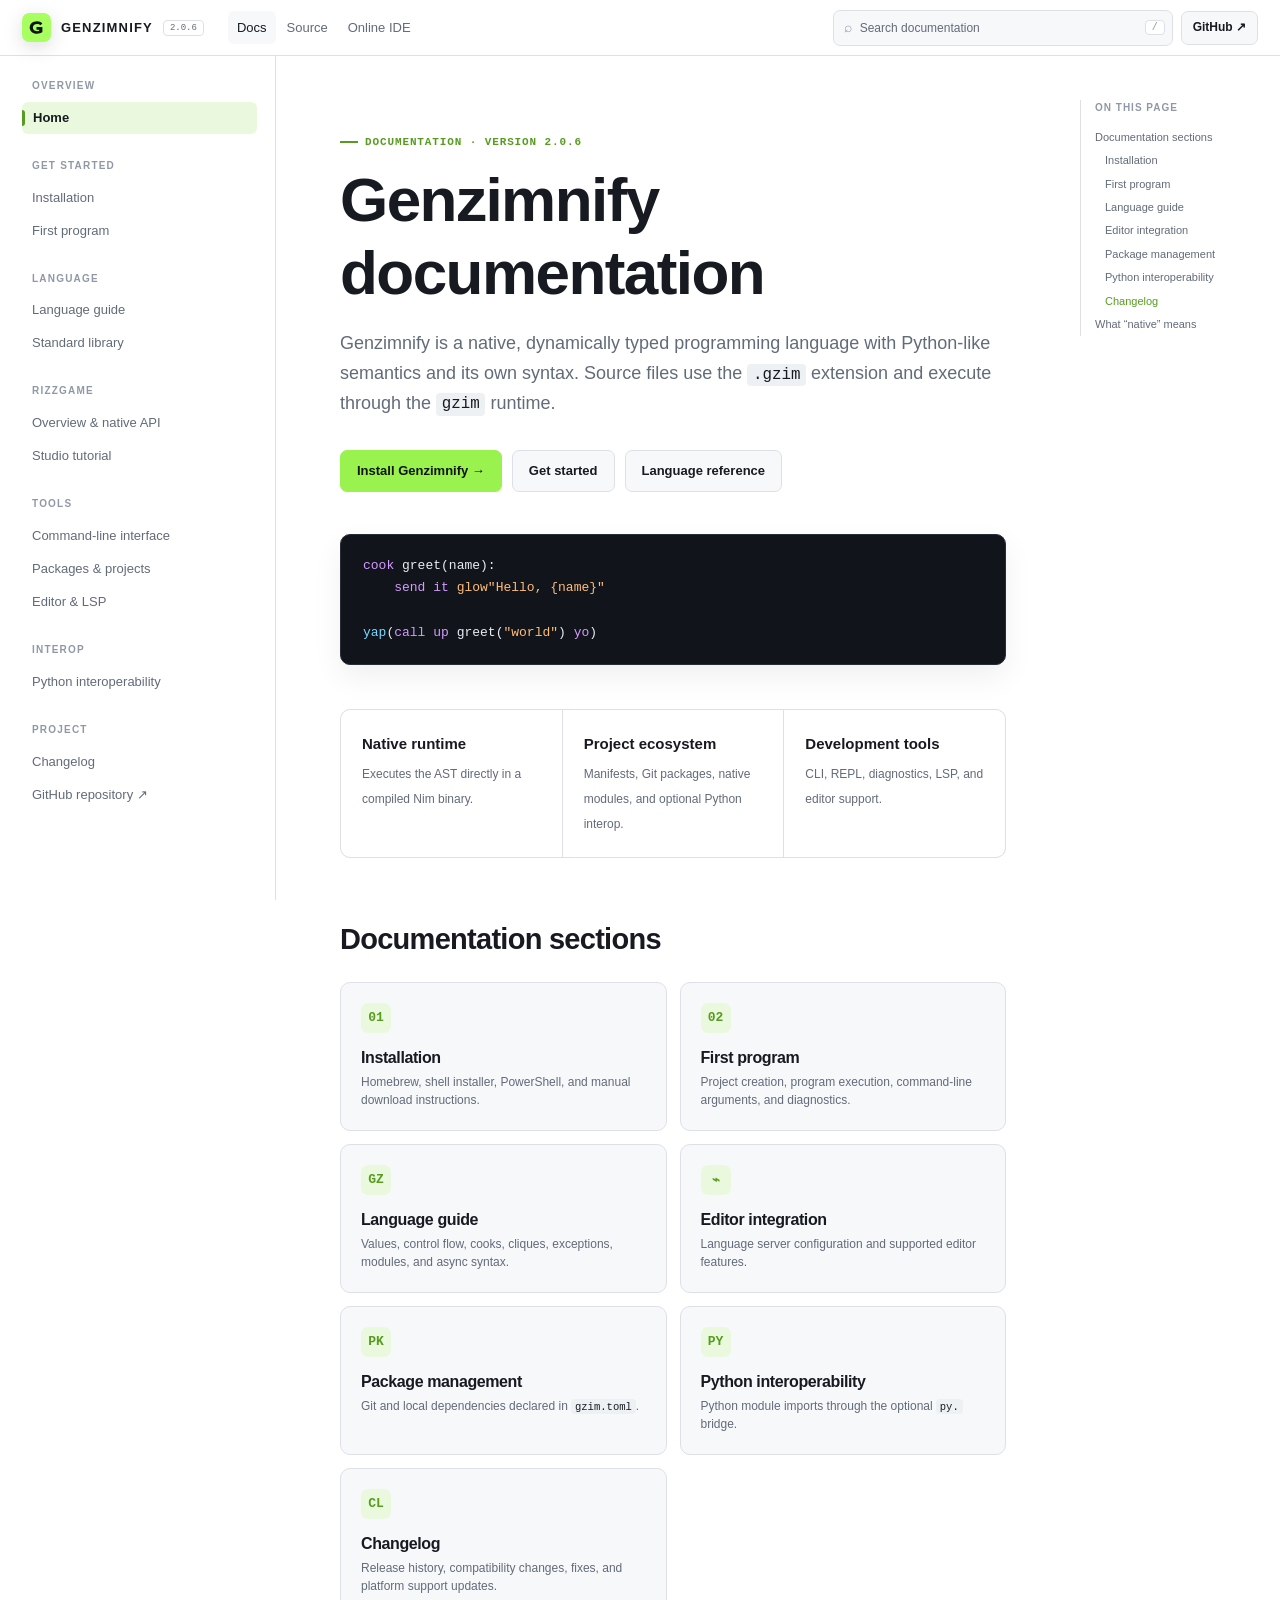
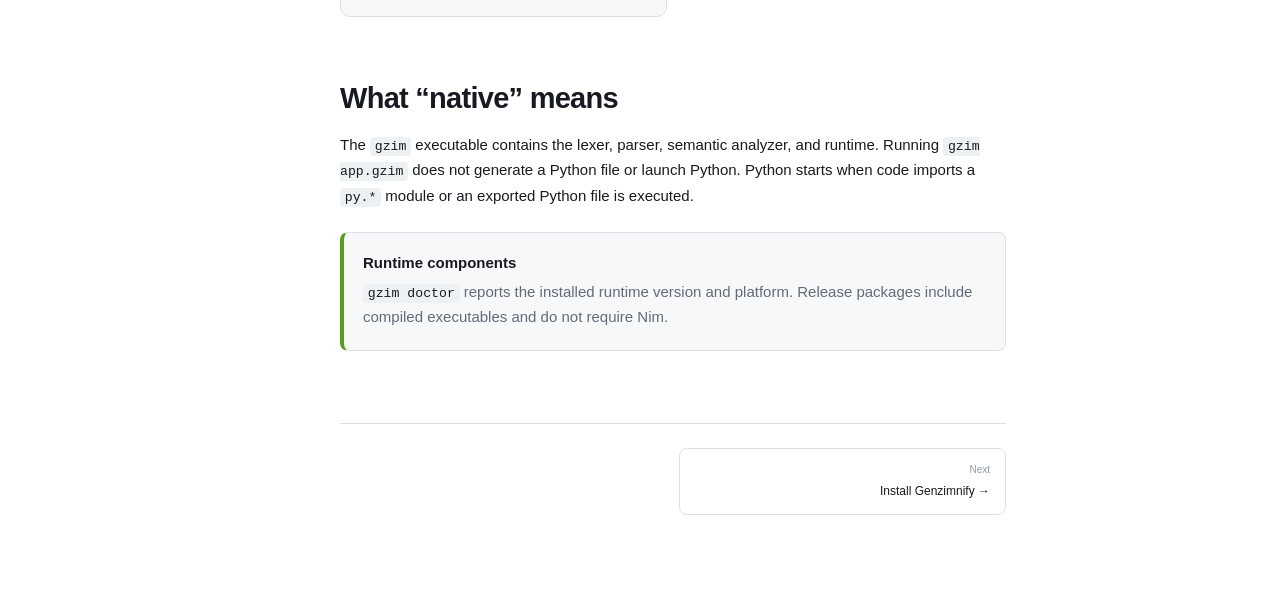
==== commit 80e28281: "release: prepare v2.0.6 runtime and Studio improvements" ====
--- a/docs/index.html
+++ b/docs/index.html
@@ -1,7 +1,7 @@
 <!doctype html>
 <html lang="en"><head><meta charset="utf-8"><meta name="viewport" content="width=device-width,initial-scale=1"><meta name="description" content="Genzimnify documentation — a native, Python-free programming language with Gen Z syntax."><title>Genzimnify Documentation</title><link rel="icon" href="favicon.svg" type="image/svg+xml"><link rel="stylesheet" href="style.css"></head>
 <body><div id="siteHeader"></div><div class="layout"><aside class="sidebar" id="siteSidebar"></aside><main class="content"><article class="hero">
-  <div class="page-kicker">Documentation · Version 2.0.5</div>
+  <div class="page-kicker">Documentation · Version 2.0.6</div>
   <h1>Genzimnify documentation</h1>
   <p class="lead">Genzimnify is a native, dynamically typed programming language with Python-like semantics and its own syntax. Source files use the <code>.gzim</code> extension and execute through the <code>gzim</code> runtime.</p>
   <div class="hero-actions"><a class="button primary" href="installation.html">Install Genzimnify →</a><a class="button" href="getting-started.html">Get started</a><a class="button" href="language-guide.html">Language reference</a></div>
